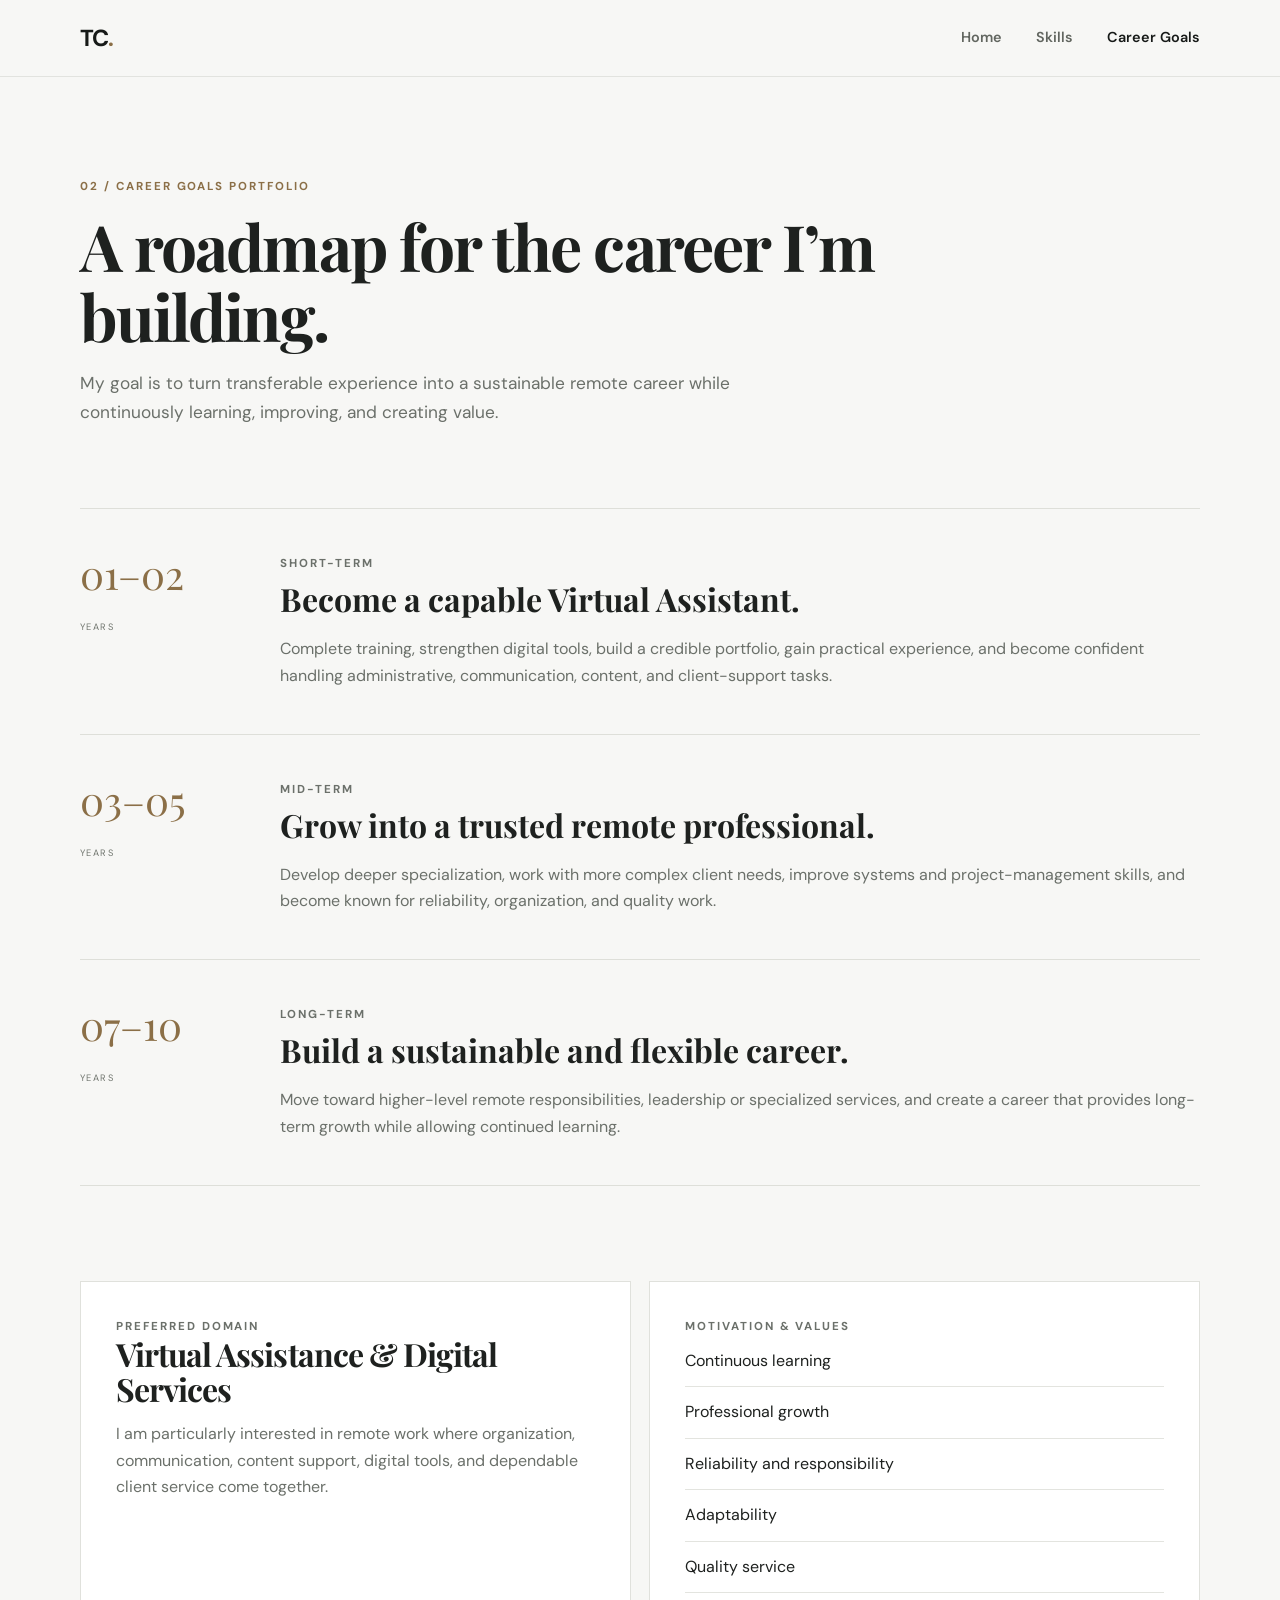
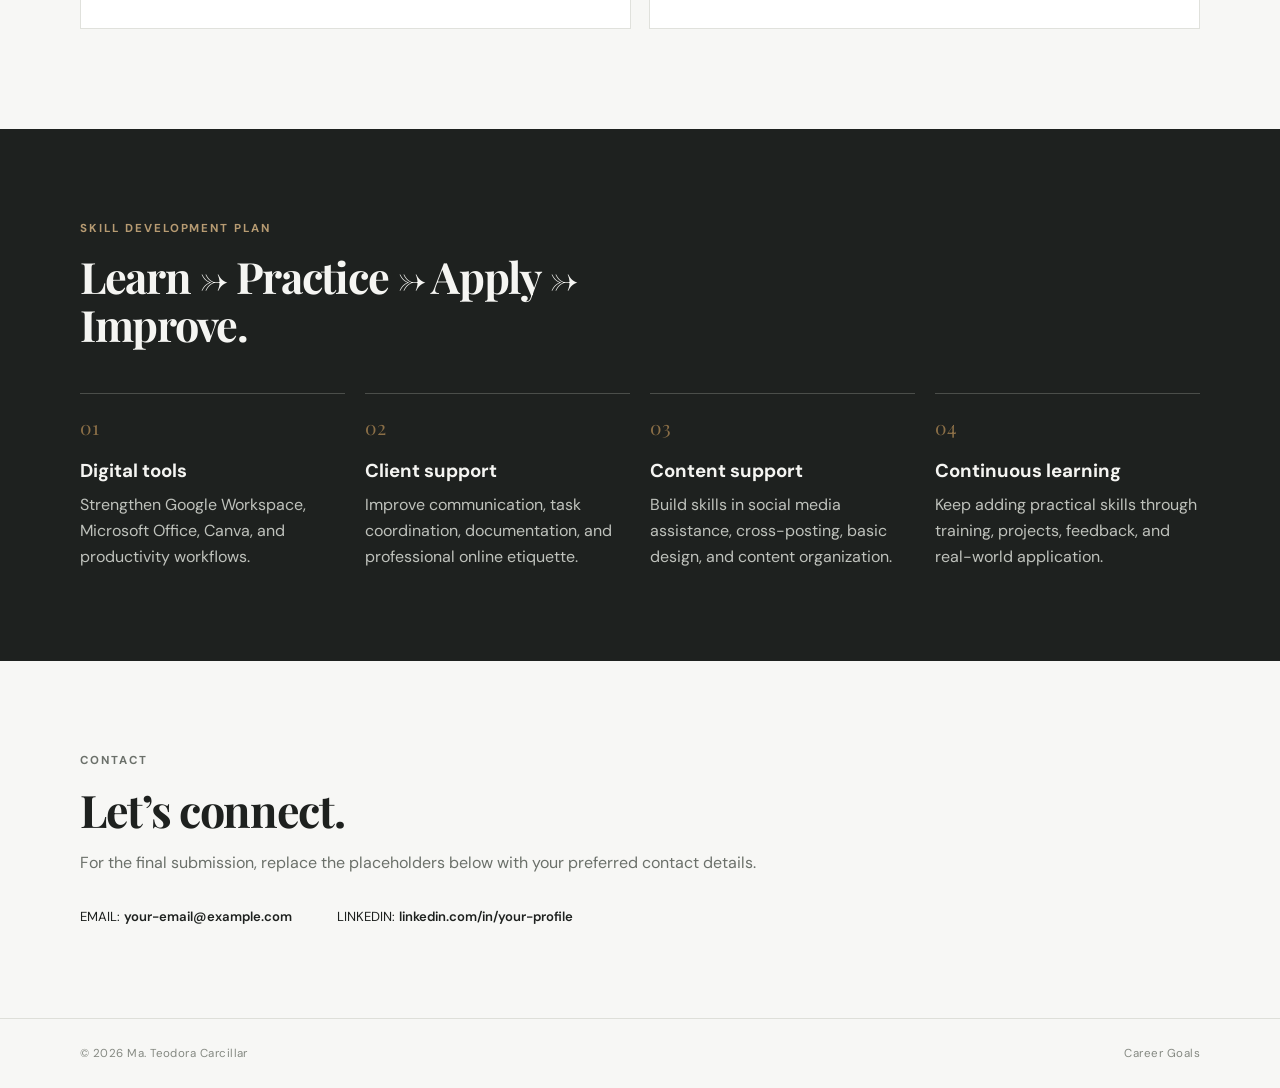
==== career-goals.html @ 42d1a181 "Add files via upload" ====
<!DOCTYPE html>
<html lang="en">
<head>
  <meta charset="UTF-8">
  <meta name="viewport" content="width=device-width, initial-scale=1.0">
  <title>Career Goals | Ma. Teodora Carcillar</title>
  <link rel="preconnect" href="https://fonts.googleapis.com">
  <link rel="preconnect" href="https://fonts.gstatic.com" crossorigin>
  <link href="https://fonts.googleapis.com/css2?family=DM+Sans:wght@400;500;600;700&family=Playfair+Display:wght@600;700&display=swap" rel="stylesheet">
  <link rel="stylesheet" href="styles.css">
</head>
<body>
<header class="nav-wrap">
  <nav class="nav container">
    <a class="brand" href="index.html">TC<span>.</span></a>
    <button class="menu-toggle" aria-label="Toggle menu">☰</button>
    <div class="nav-links">
      <a href="index.html">Home</a>
      <a href="skills.html">Skills</a>
      <a class="active" href="career-goals.html">Career Goals</a>
    </div>
  </nav>
</header>

<main>
<section class="page-hero container">
  <p class="eyebrow">02 / CAREER GOALS PORTFOLIO</p>
  <h1>A roadmap for the career I’m building.</h1>
  <p>My goal is to turn transferable experience into a sustainable remote career while continuously learning, improving, and creating value.</p>
</section>

<section class="container roadmap">
  <article class="roadmap-item">
    <div class="year">01–02<br><small>YEARS</small></div>
    <div><p class="eyebrow">SHORT-TERM</p><h2>Become a capable Virtual Assistant.</h2>
    <p>Complete training, strengthen digital tools, build a credible portfolio, gain practical experience, and become confident handling administrative, communication, content, and client-support tasks.</p></div>
  </article>
  <article class="roadmap-item">
    <div class="year">03–05<br><small>YEARS</small></div>
    <div><p class="eyebrow">MID-TERM</p><h2>Grow into a trusted remote professional.</h2>
    <p>Develop deeper specialization, work with more complex client needs, improve systems and project-management skills, and become known for reliability, organization, and quality work.</p></div>
  </article>
  <article class="roadmap-item">
    <div class="year">07–10<br><small>YEARS</small></div>
    <div><p class="eyebrow">LONG-TERM</p><h2>Build a sustainable and flexible career.</h2>
    <p>Move toward higher-level remote responsibilities, leadership or specialized services, and create a career that provides long-term growth while allowing continued learning.</p></div>
  </article>
</section>

<section class="container two-col">
  <div class="panel">
    <p class="eyebrow">PREFERRED DOMAIN</p>
    <h2>Virtual Assistance & Digital Services</h2>
    <p>I am particularly interested in remote work where organization, communication, content support, digital tools, and dependable client service come together.</p>
  </div>
  <div class="panel">
    <p class="eyebrow">MOTIVATION & VALUES</p>
    <ul class="clean-list">
      <li>Continuous learning</li>
      <li>Professional growth</li>
      <li>Reliability and responsibility</li>
      <li>Adaptability</li>
      <li>Quality service</li>
    </ul>
  </div>
</section>

<section class="development">
  <div class="container">
    <div class="section-heading">
      <p class="eyebrow">SKILL DEVELOPMENT PLAN</p>
      <h2>Learn → Practice → Apply → Improve.</h2>
    </div>
    <div class="plan-grid">
      <div><span>01</span><h3>Digital tools</h3><p>Strengthen Google Workspace, Microsoft Office, Canva, and productivity workflows.</p></div>
      <div><span>02</span><h3>Client support</h3><p>Improve communication, task coordination, documentation, and professional online etiquette.</p></div>
      <div><span>03</span><h3>Content support</h3><p>Build skills in social media assistance, cross-posting, basic design, and content organization.</p></div>
      <div><span>04</span><h3>Continuous learning</h3><p>Keep adding practical skills through training, projects, feedback, and real-world application.</p></div>
    </div>
  </div>
</section>

<section class="container contact">
  <p class="eyebrow">CONTACT</p>
  <h2>Let’s connect.</h2>
  <p>For the final submission, replace the placeholders below with your preferred contact details.</p>
  <div class="contact-row">
    <span>EMAIL: <strong>your-email@example.com</strong></span>
    <span>LINKEDIN: <strong>linkedin.com/in/your-profile</strong></span>
  </div>
</section>
</main>

<footer class="footer"><div class="container footer-inner"><span>© 2026 Ma. Teodora Carcillar</span><span>Career Goals</span></div></footer>
<script src="script.js"></script>
</body>
</html>
---- styles.css ----
*{box-sizing:border-box}html{scroll-behavior:smooth}body{margin:0;background:#f7f7f5;color:#1e211f;font-family:"DM Sans",sans-serif;line-height:1.65}.container{width:min(1120px,90%);margin:auto}.nav-wrap{position:sticky;top:0;z-index:20;background:rgba(247,247,245,.92);backdrop-filter:blur(14px);border-bottom:1px solid #e2e3df}.nav{height:76px;display:flex;align-items:center;justify-content:space-between}.brand{font-size:1.45rem;font-weight:700;color:#171a18;text-decoration:none;letter-spacing:-.05em}.brand span{color:#8b6f47}.nav-links{display:flex;gap:34px}.nav-links a{color:#626660;text-decoration:none;font-size:.9rem;font-weight:600}.nav-links a:hover,.nav-links a.active{color:#171a18}.menu-toggle{display:none;border:0;background:none;font-size:1.3rem}.hero{min-height:650px;display:grid;grid-template-columns:1.3fr .7fr;align-items:center;gap:70px}.eyebrow{font-size:.72rem;letter-spacing:.17em;font-weight:700;color:#8b6f47;margin:0 0 15px}.hero h1,.page-hero h1{font-family:"Playfair Display",serif;font-size:clamp(3rem,6vw,5.2rem);line-height:1.02;letter-spacing:-.045em;margin:0 0 25px;font-weight:700}.hero h1 em{font-style:normal;color:#8b6f47}.lead{font-size:1.08rem;color:#666b65;max-width:680px}.hero-actions{display:flex;align-items:center;gap:25px;margin-top:35px}.btn{display:inline-block;text-decoration:none;padding:13px 21px;border-radius:4px;font-weight:700;font-size:.86rem}.btn-dark{background:#1e211f;color:white}.btn-outline{border:1px solid #1e211f;color:#1e211f}.text-link{color:#1e211f;text-decoration:none;font-weight:700;font-size:.88rem}.hero-card{height:390px;border:1px solid #dedfd9;background:#eeeee9;display:flex;flex-direction:column;align-items:center;justify-content:center;text-align:center;position:relative}.hero-card:before{content:"";position:absolute;inset:18px;border:1px solid #d5d6d0}.monogram{font-family:"Playfair Display",serif;font-size:5.5rem;line-height:1;color:#8b6f47}.hero-card p{font-size:.72rem;letter-spacing:.16em;font-weight:700;margin:22px 0 5px}.hero-card span{font-size:.8rem;color:#777b75}.intro-band{background:#1e211f;color:#f5f5f2;padding:85px 0}.split{display:grid;grid-template-columns:.8fr 1.2fr;gap:90px;align-items:start}.intro-band h2,.section-heading h2,.cta h2,.page-hero h1,.gap-section h2,.panel h2,.development h2,.contact h2{font-family:"Playfair Display",serif;letter-spacing:-.03em;line-height:1.1;margin:0}.intro-band h2{font-size:2.8rem}.intro-band .eyebrow{color:#b79b72}.intro-band .split>p{font-size:1.15rem;color:#c8cbc6;margin:0}.highlights{padding:100px 0}.section-heading{margin-bottom:45px}.section-heading h2{font-size:2.7rem;max-width:650px}.cards{display:grid;gap:18px}.three{grid-template-columns:repeat(3,1fr)}.card{padding:30px;background:white;border:1px solid #e2e3df}.card-number{font-size:.75rem;color:#8b6f47;font-weight:700}.card h3{font-size:1.25rem;margin:35px 0 8px}.card p,.skill-card p,.panel p,.roadmap-item p,.plan-grid p{color:#6b706a;margin:0}.cta{margin-bottom:100px;border-top:1px solid #dfe0db;border-bottom:1px solid #dfe0db;padding:55px 0;display:flex;justify-content:space-between;align-items:center}.cta h2{font-size:2.25rem}.page-hero{padding:100px 0 65px}.page-hero h1{max-width:850px;font-size:clamp(3rem,5vw,4.7rem)}.page-hero>p:last-child{max-width:700px;color:#6b706a;font-size:1.08rem}.skill-section{padding-bottom:100px}.scale-note{display:flex;justify-content:space-between;gap:20px;padding:18px 20px;border-left:3px solid #8b6f47;background:#efefe9;margin-bottom:30px;font-size:.86rem}.scale-note span{color:#737770}.skill-grid{display:grid;grid-template-columns:repeat(2,1fr);gap:16px}.skill-card{background:white;border:1px solid #e1e2dd;padding:28px}.skill-category{font-size:.68rem!important;letter-spacing:.14em;color:#8b6f47!important;font-weight:700}.skill-card h3{margin:5px 0 6px;font-size:1.25rem;display:inline-block;margin-right:10px}.level{font-size:.65rem;padding:4px 8px;border-radius:20px;border:1px solid #d4d5d0;text-transform:uppercase;letter-spacing:.05em}.proficient{background:#e5eadf}.intermediate{background:#ebe8dd}.beginner{background:#f1eee6}.novice{background:#f2f2ef}.meter{height:4px;background:#e6e7e2;margin-top:20px}.meter i{display:block;height:100%;background:#8b6f47}.gap-section{background:#ecece6;padding:85px 0}.gap-list>div{display:grid;grid-template-columns:55px 1fr;gap:15px;padding:16px 0;border-bottom:1px solid #d7d8d2}.gap-list span,.plan-grid span{font-family:"Playfair Display",serif;color:#8b6f47;font-size:1.2rem}.gap-list p{margin:0;color:#5f645e}.roadmap{padding-bottom:95px}.roadmap-item{display:grid;grid-template-columns:150px 1fr;gap:50px;padding:45px 0;border-top:1px solid #dedfd9}.roadmap-item:last-child{border-bottom:1px solid #dedfd9}.year{font-family:"Playfair Display",serif;font-size:2.5rem;line-height:1;color:#8b6f47}.year small{font-family:"DM Sans",sans-serif;font-size:.58rem;letter-spacing:.16em;color:#70756e}.roadmap-item h2{font-family:"Playfair Display",serif;font-size:2rem;margin:0 0 10px}.two-col{display:grid;grid-template-columns:1fr 1fr;gap:18px;padding-bottom:100px}.panel{background:white;border:1px solid #e0e1dc;padding:35px}.panel h2{font-size:2rem;margin-bottom:15px}.clean-list{list-style:none;margin:0;padding:0}.clean-list li{padding:12px 0;border-bottom:1px solid #e3e4df}.development{background:#1e211f;color:#f5f5f2;padding:90px 0}.development .eyebrow{color:#b79b72}.development h2{font-size:2.7rem}.plan-grid{display:grid;grid-template-columns:repeat(4,1fr);gap:20px;margin-top:45px}.plan-grid>div{border-top:1px solid #4b4e4a;padding-top:18px}.plan-grid h3{margin:12px 0 5px}.plan-grid p{color:#bfc2bc}.contact{padding:90px 0}.contact h2{font-size:2.8rem;margin-bottom:10px}.contact>p{color:#6b706a}.contact-row{display:flex;gap:45px;flex-wrap:wrap;margin-top:30px;font-size:.82rem}.contact-row strong{font-weight:600;color:#1e211f}.footer{border-top:1px solid #dedfd9;padding:25px 0}.footer-inner{display:flex;justify-content:space-between;color:#858982;font-size:.72rem;letter-spacing:.04em}@media(max-width:800px){.nav-links{display:none;position:absolute;top:76px;left:0;right:0;background:#f7f7f5;border-bottom:1px solid #ddd;padding:20px 5%;flex-direction:column;gap:18px}.nav-links.open{display:flex}.menu-toggle{display:block}.hero{grid-template-columns:1fr;padding:70px 0}.hero-card{height:300px}.split,.two-col{grid-template-columns:1fr;gap:35px}.three,.skill-grid,.plan-grid{grid-template-columns:1fr}.cta{align-items:flex-start;gap:25px;flex-direction:column}.roadmap-item{grid-template-columns:1fr;gap:20px}.scale-note{flex-direction:column}.page-hero{padding:70px 0 45px}.footer-inner{flex-direction:column;gap:8px}}
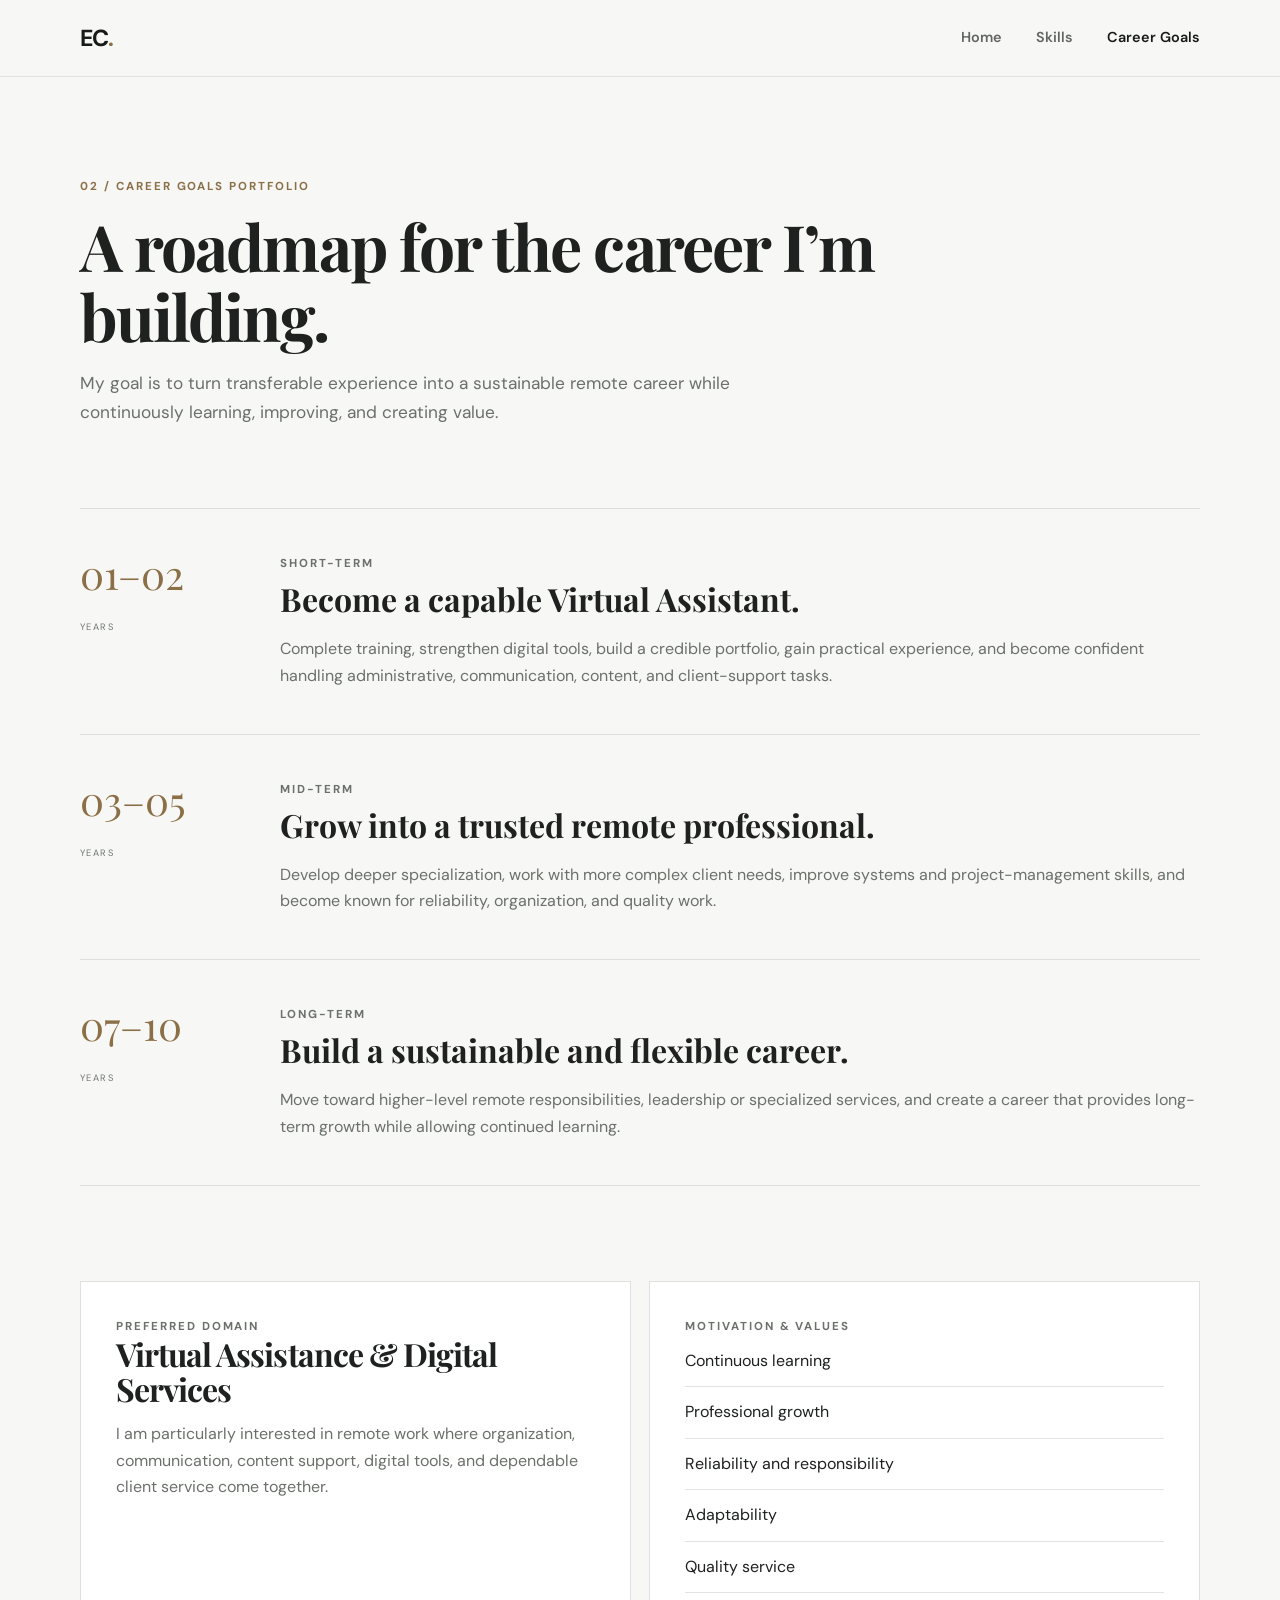
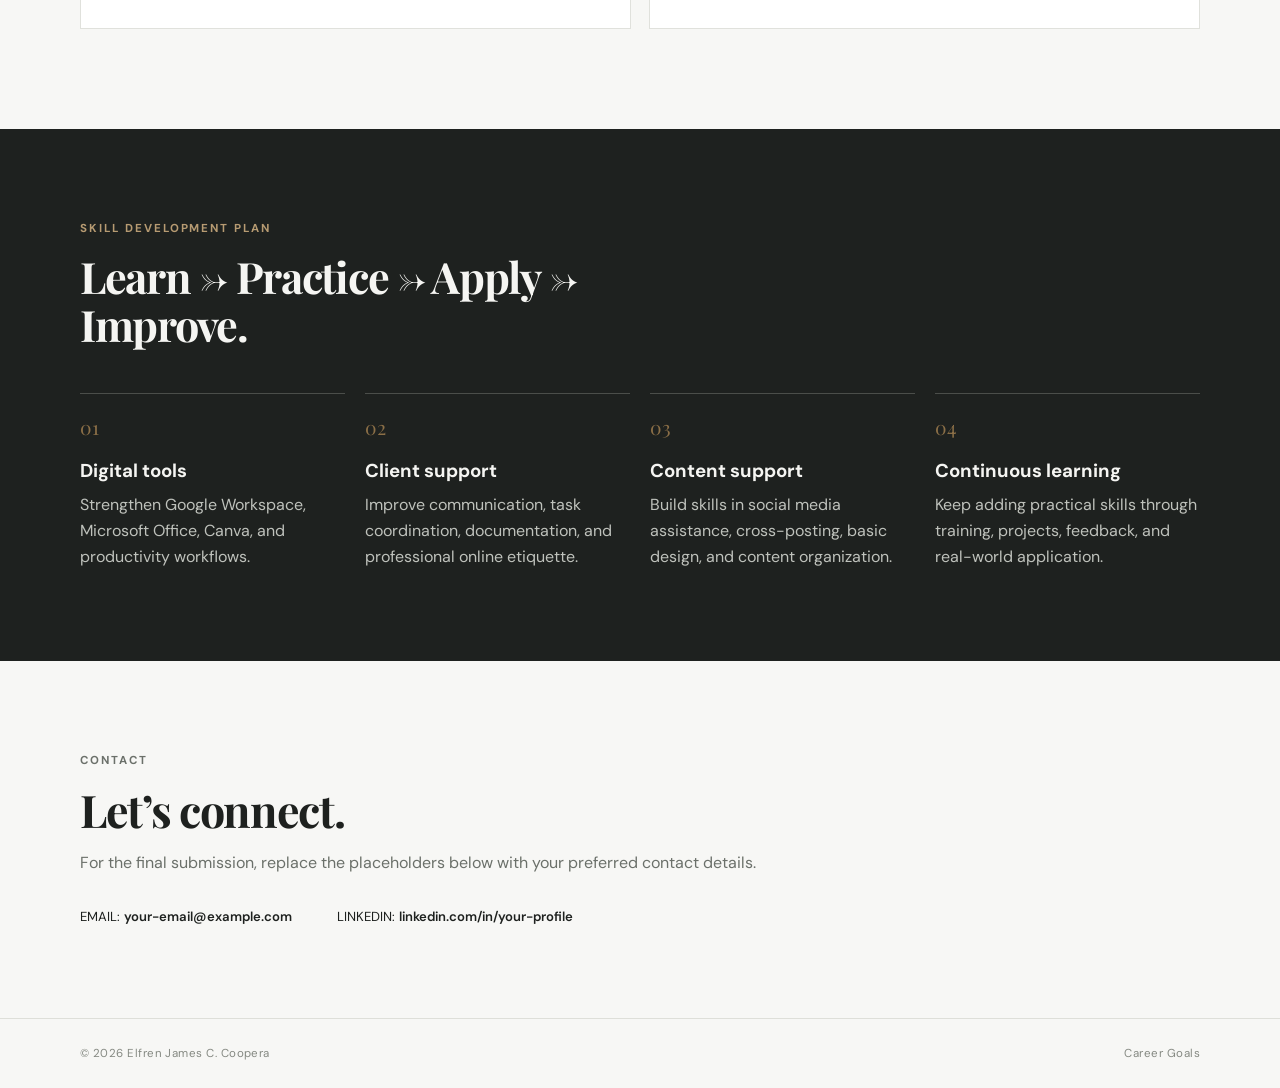
==== commit e8e7532f: "Add files via upload" ====
--- a/career-goals.html
+++ b/career-goals.html
@@ -3,7 +3,7 @@
 <head>
   <meta charset="UTF-8">
   <meta name="viewport" content="width=device-width, initial-scale=1.0">
-  <title>Career Goals | Ma. Teodora Carcillar</title>
+  <title>Career Goals | Elfren James C. Coopera</title>
   <link rel="preconnect" href="https://fonts.googleapis.com">
   <link rel="preconnect" href="https://fonts.gstatic.com" crossorigin>
   <link href="https://fonts.googleapis.com/css2?family=DM+Sans:wght@400;500;600;700&family=Playfair+Display:wght@600;700&display=swap" rel="stylesheet">
@@ -12,7 +12,7 @@
 <body>
 <header class="nav-wrap">
   <nav class="nav container">
-    <a class="brand" href="index.html">TC<span>.</span></a>
+    <a class="brand" href="index.html">EC<span>.</span></a>
     <button class="menu-toggle" aria-label="Toggle menu">☰</button>
     <div class="nav-links">
       <a href="index.html">Home</a>
@@ -91,7 +91,7 @@
 </section>
 </main>
 
-<footer class="footer"><div class="container footer-inner"><span>© 2026 Ma. Teodora Carcillar</span><span>Career Goals</span></div></footer>
+<footer class="footer"><div class="container footer-inner"><span>© 2026 Elfren James C. Coopera</span><span>Career Goals</span></div></footer>
 <script src="script.js"></script>
 </body>
 </html>
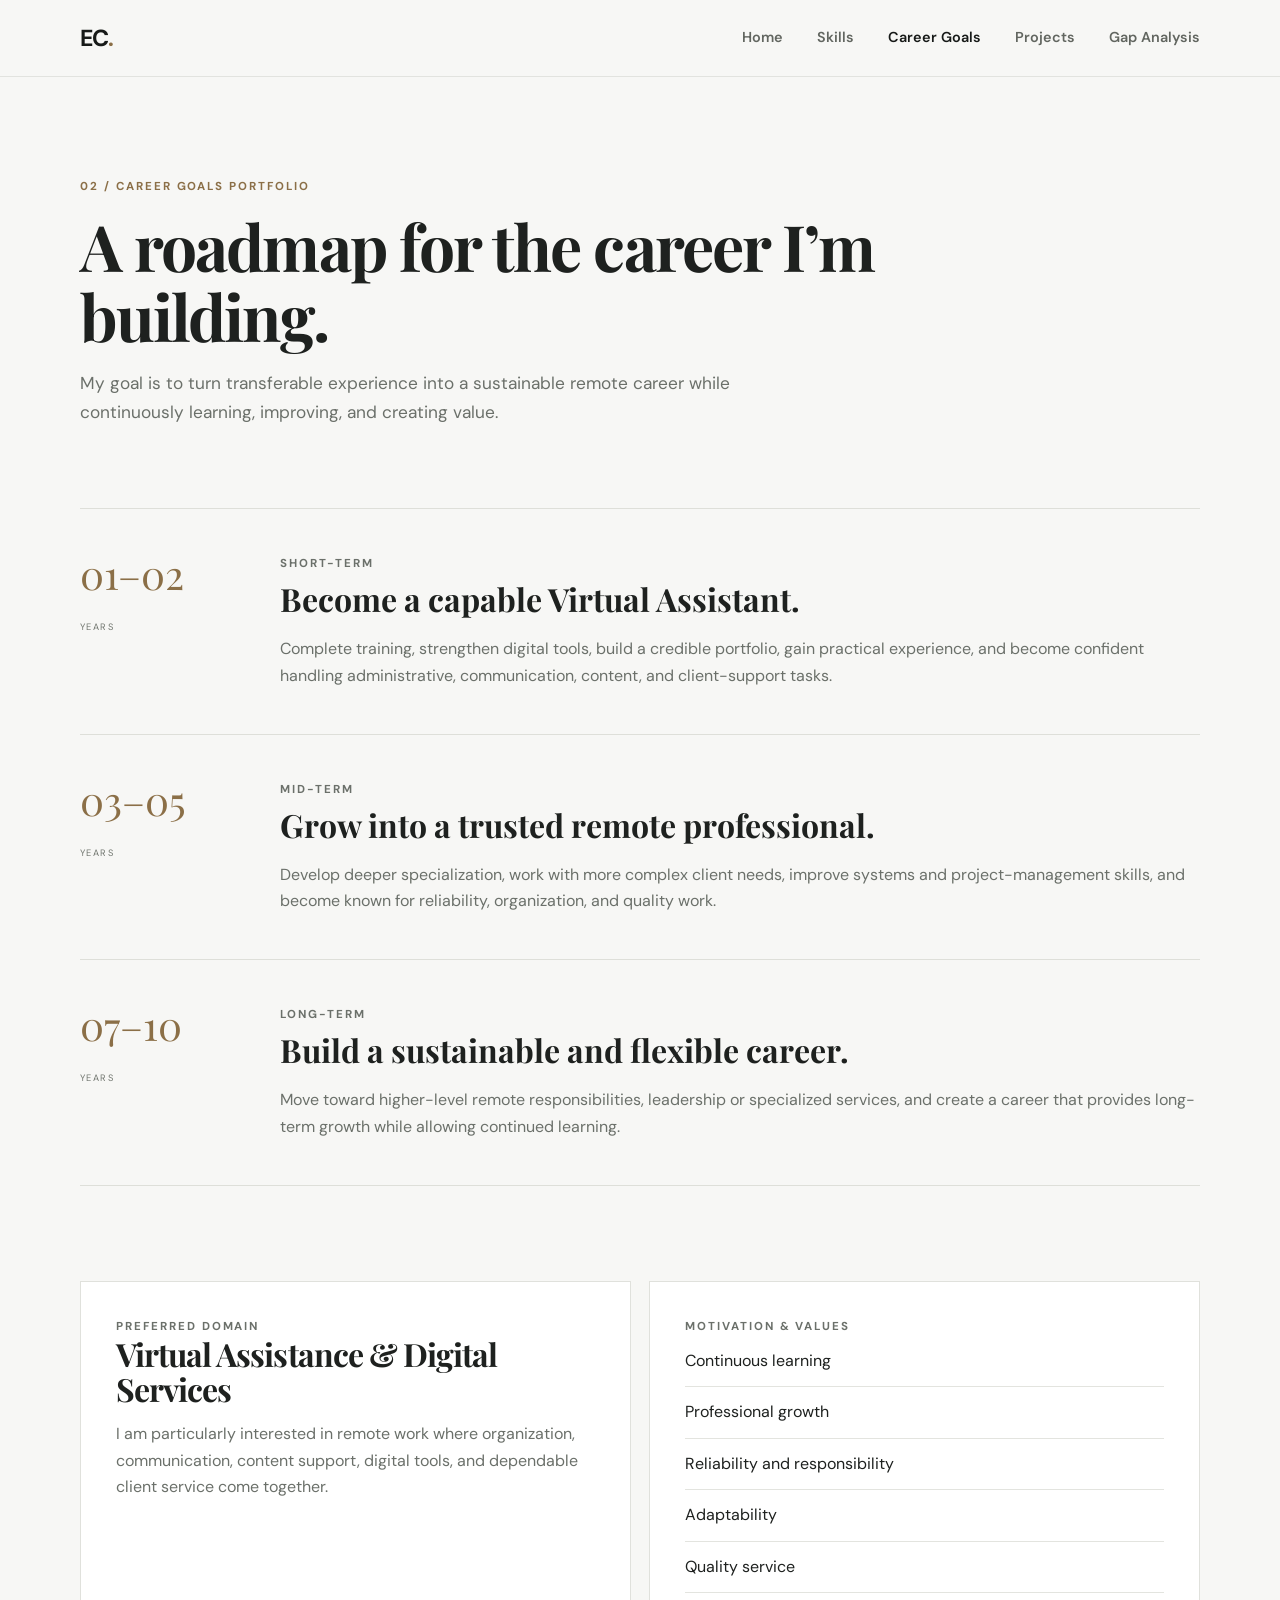
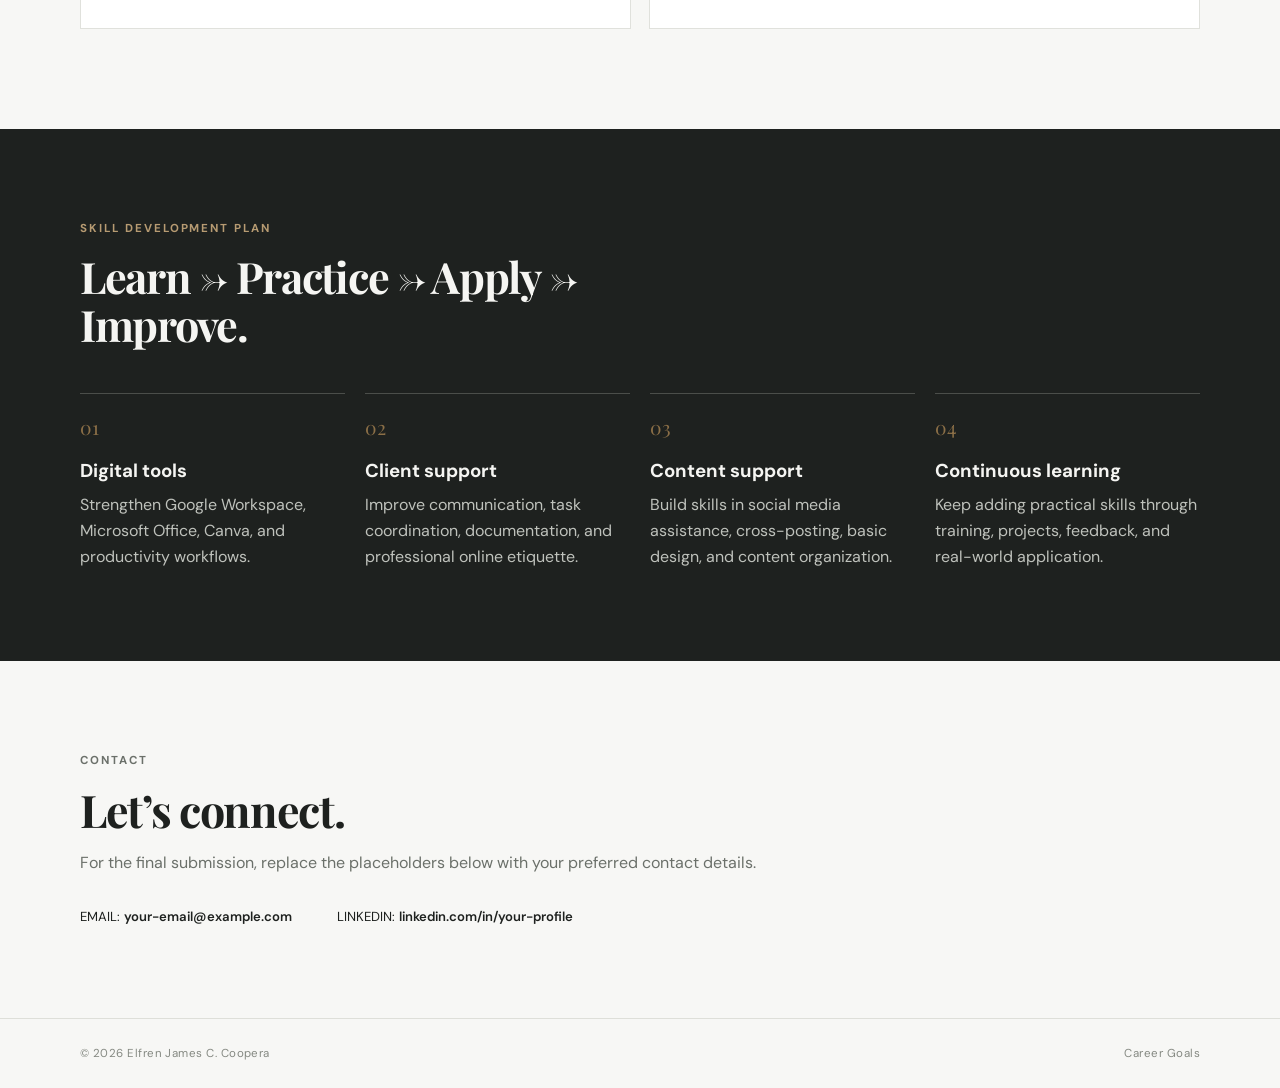
==== commit c263d8d1: "Updated career goals navigation.html" ====
--- a/career-goals.html
+++ b/career-goals.html
@@ -18,6 +18,8 @@
       <a href="index.html">Home</a>
       <a href="skills.html">Skills</a>
       <a class="active" href="career-goals.html">Career Goals</a>
+      <a href="projects.html">Projects</a>
+<a href="gap-analysis.html">Gap Analysis</a>
     </div>
   </nav>
 </header>
